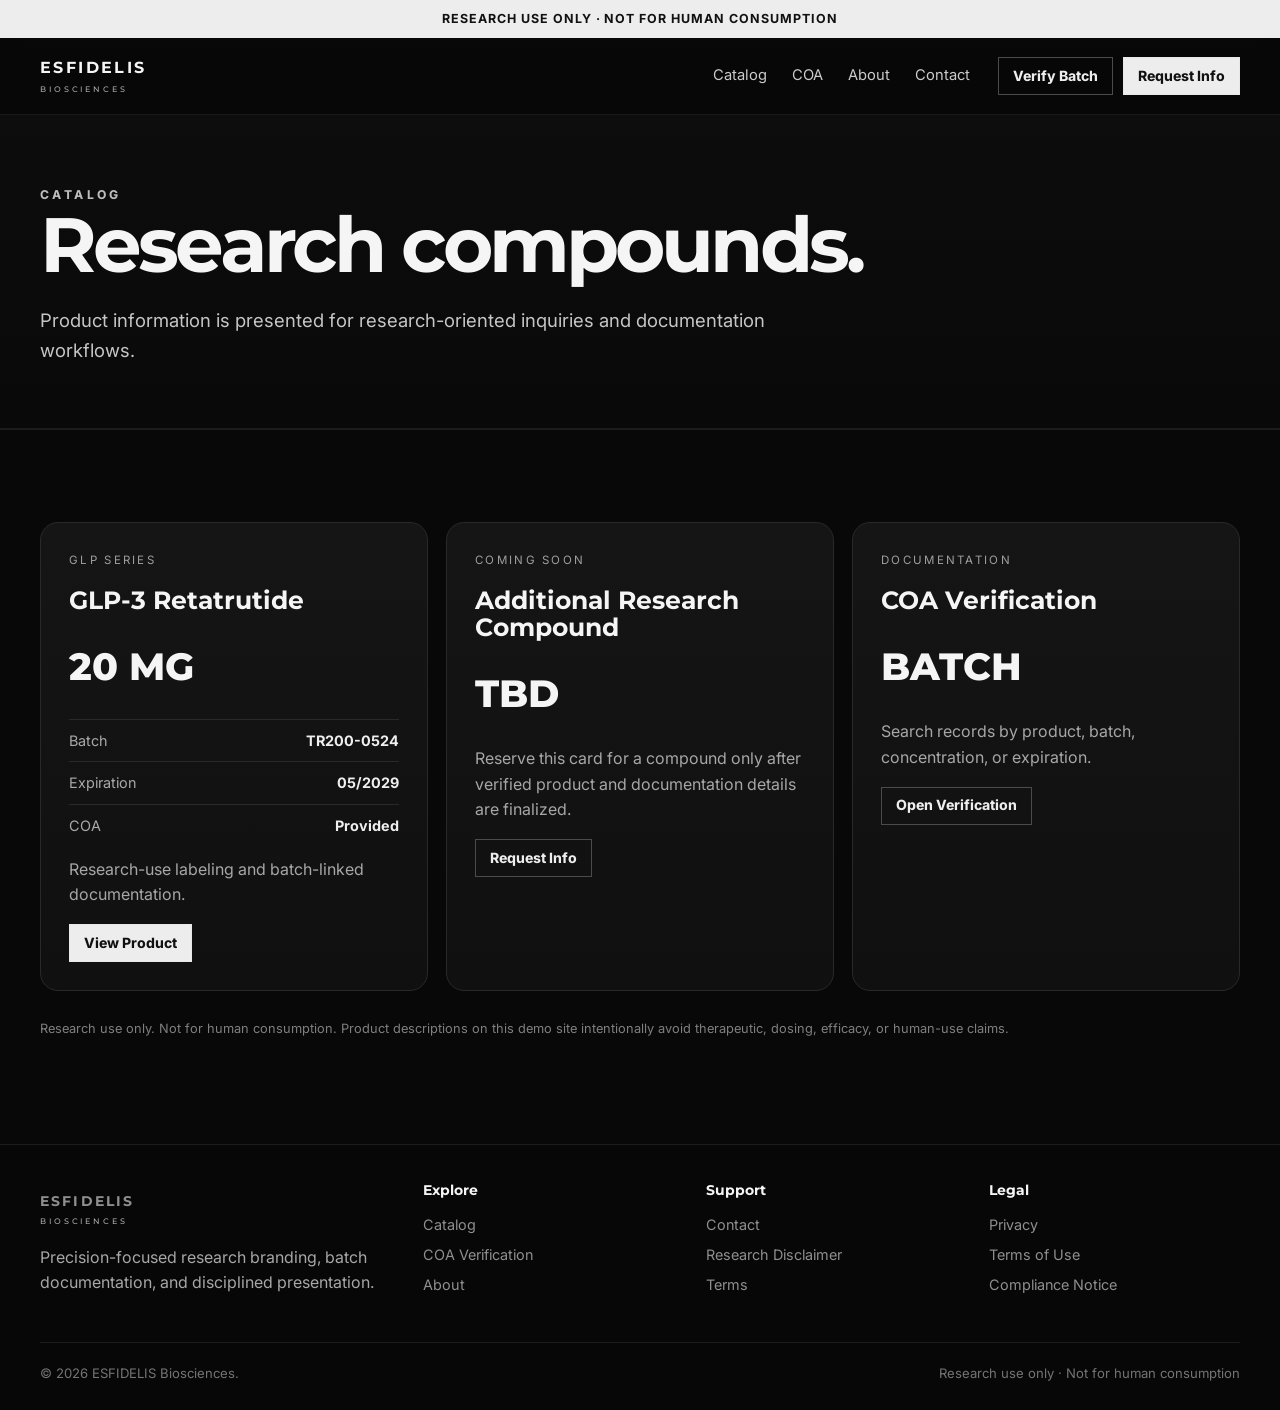
==== catalog.html @ 07533963 "Add files via upload" ====
<!doctype html><html lang="en"><head>
<meta charset="utf-8"><meta name="viewport" content="width=device-width,initial-scale=1">
<title>Catalog | ESFIDELIS Biosciences</title><link rel="stylesheet" href="styles.css">
<link href="https://fonts.googleapis.com/css2?family=Inter:wght@400;500;600;700;800&family=Montserrat:wght@500;600;700;800&display=swap" rel="stylesheet">
</head><body>
    <div class="announcement">RESEARCH USE ONLY · NOT FOR HUMAN CONSUMPTION</div>
    <header class="header">
      <div class="container nav">
        <a class="logo" href="index.html">ESFIDELIS<small>BIOSCIENCES</small></a>
        <nav class="navlinks">
          <a href="catalog.html">Catalog</a>
          <a href="coa.html">COA</a>
          <a href="about.html">About</a>
          <a href="contact.html">Contact</a>
        </nav>
        <div class="nav-actions">
          <a class="btn secondary small" href="coa.html">Verify Batch</a>
          <a class="btn small" href="contact.html">Request Info</a>
        </div>
        <button id="mobileToggle" class="mobile-toggle" aria-label="Menu">Menu</button>
      </div>
      <div id="mobileMenu" class="container mobile-menu">
        <a href="catalog.html">Catalog</a>
        <a href="coa.html">COA</a>
        <a href="about.html">About</a>
        <a href="contact.html">Contact</a>
      </div>
    </header>
    
<section class="page-hero"><div class="container"><div class="eyebrow">CATALOG</div><h1 style="font-size:clamp(3rem,6vw,5.8rem)">Research compounds.</h1><p class="lead">Product information is presented for research-oriented inquiries and documentation workflows.</p></div></section>
<section class="section"><div class="container">
<div class="grid-3">
<article class="card product-card">
<div class="product-tag">GLP SERIES</div><h3 class="product-title">GLP-3 Retatrutide</h3><div class="product-dose">20 MG</div>
<div class="product-meta"><div><span>Batch</span><strong>TR200-0524</strong></div><div><span>Expiration</span><strong>05/2029</strong></div><div><span>COA</span><strong>Provided</strong></div></div>
<p class="muted">Research-use labeling and batch-linked documentation.</p>
<a data-product="GLP-3 Retatrutide 20 MG" class="btn small" href="product-retatrutide.html">View Product</a>
</article>
<article class="card product-card">
<div class="product-tag">COMING SOON</div><h3 class="product-title">Additional Research Compound</h3><div class="product-dose">TBD</div>
<p class="muted">Reserve this card for a compound only after verified product and documentation details are finalized.</p>
<a class="btn secondary small" href="contact.html">Request Info</a>
</article>
<article class="card product-card">
<div class="product-tag">DOCUMENTATION</div><h3 class="product-title">COA Verification</h3><div class="product-dose">BATCH</div>
<p class="muted">Search records by product, batch, concentration, or expiration.</p>
<a class="btn secondary small" href="coa.html">Open Verification</a>
</article>
</div>
<p class="notice" style="margin-top:28px">Research use only. Not for human consumption. Product descriptions on this demo site intentionally avoid therapeutic, dosing, efficacy, or human-use claims.</p>
</div></section>

    <footer class="footer">
      <div class="container">
        <div class="footer-grid">
          <div>
            <a class="logo" href="index.html">ESFIDELIS<small>BIOSCIENCES</small></a>
            <p class="muted">Precision-focused research branding, batch documentation, and disciplined presentation.</p>
          </div>
          <div>
            <h4>Explore</h4>
            <a href="catalog.html">Catalog</a>
            <a href="coa.html">COA Verification</a>
            <a href="about.html">About</a>
          </div>
          <div>
            <h4>Support</h4>
            <a href="contact.html">Contact</a>
            <a href="disclaimer.html">Research Disclaimer</a>
            <a href="terms.html">Terms</a>
          </div>
          <div>
            <h4>Legal</h4>
            <a href="privacy.html">Privacy</a>
            <a href="terms.html">Terms of Use</a>
            <a href="disclaimer.html">Compliance Notice</a>
          </div>
        </div>
        <div class="footer-bottom">
          <div>© <span id="year"></span> ESFIDELIS Biosciences.</div>
          <div>Research use only · Not for human consumption</div>
        </div>
      </div>
    </footer>
    <script src="script.js"></script></body></html>
---- styles.css ----
:root{
  --bg:#080808;
  --bg-soft:#0d0d0d;
  --panel:#121212;
  --panel-2:#171717;
  --text:#f5f5f5;
  --muted:#a7a7a7;
  --line:#2c2c2c;
  --line-soft:#1c1c1c;
  --silver:#d8d8d8;
  --white:#ffffff;
  --max:1200px;
  --radius:18px;
}
*{box-sizing:border-box}
html{scroll-behavior:smooth}
body{
  margin:0;
  font-family:Inter,ui-sans-serif,system-ui,-apple-system,BlinkMacSystemFont,"Segoe UI",sans-serif;
  background:var(--bg);
  color:var(--text);
  line-height:1.6;
}
img{display:block;max-width:100%}
a{color:inherit;text-decoration:none}
button,input,textarea,select{font:inherit}
.container{width:min(var(--max),calc(100% - 40px));margin:auto}
.announcement{
  background:#ededed;color:#111;text-align:center;font-size:.78rem;
  letter-spacing:.08em;padding:9px 16px;font-weight:700;
}
.header{
  position:sticky;top:0;z-index:50;
  background:rgba(8,8,8,.84);backdrop-filter:blur(16px);
  border-bottom:1px solid rgba(255,255,255,.07)
}
.nav{min-height:76px;display:flex;align-items:center;gap:28px}
.logo{font-family:Montserrat,Inter,sans-serif;font-weight:700;letter-spacing:.15em;margin-right:auto}
.logo small{display:block;font-size:.53rem;font-weight:500;letter-spacing:.34em;color:#aaa;margin-top:2px}
.navlinks{display:flex;gap:25px;align-items:center}
.navlinks a{font-size:.92rem;color:#ccc}
.navlinks a:hover{color:#fff}
.nav-actions{display:flex;gap:10px}
.btn{
  display:inline-flex;align-items:center;justify-content:center;gap:8px;
  min-height:44px;padding:0 18px;border:1px solid #e8e8e8;
  background:#ededed;color:#111;font-weight:750;cursor:pointer;
  transition:.2s ease;text-align:center;
}
.btn:hover{transform:translateY(-1px);background:#fff}
.btn.secondary{background:transparent;color:#eee;border-color:#4b4b4b}
.btn.small{min-height:38px;padding:0 14px;font-size:.88rem}
.mobile-toggle{display:none;background:none;color:white;border:1px solid #333;padding:8px 10px}
.hero{
  padding:88px 0 72px;
  background:
    radial-gradient(circle at 72% 18%,rgba(255,255,255,.09),transparent 31%),
    linear-gradient(180deg,#0d0d0d,#080808);
}
.hero-grid{display:grid;grid-template-columns:1.02fr .98fr;gap:58px;align-items:center}
.kicker,.eyebrow{font-size:.76rem;letter-spacing:.28em;font-weight:750;color:#bdbdbd;text-transform:uppercase}
h1,h2,h3,h4{font-family:Montserrat,Inter,sans-serif;line-height:1.08;margin:0 0 18px}
h1{font-size:clamp(3.6rem,7vw,7.2rem);letter-spacing:-.05em}
h2{font-size:clamp(2.2rem,4.5vw,4.4rem);letter-spacing:-.035em}
h3{font-size:1.28rem}
.lead{font-size:1.16rem;color:#c6c6c6;max-width:720px}
.muted{color:var(--muted)}
.hero-actions{display:flex;gap:12px;flex-wrap:wrap;margin:30px 0 26px}
.hero-card{border:1px solid #2d2d2d;background:#111;padding:10px;box-shadow:0 30px 90px rgba(0,0,0,.45)}
.hero-card img{aspect-ratio:16/11;object-fit:cover;object-position:center}
.badges{display:flex;gap:10px;flex-wrap:wrap}
.badge{border:1px solid #343434;background:#101010;padding:8px 11px;font-size:.75rem;color:#b8b8b8;text-transform:uppercase;letter-spacing:.11em}
.section{padding:92px 0;border-top:1px solid var(--line-soft)}
.section.alt{background:#0b0b0b}
.section-head{display:flex;justify-content:space-between;gap:32px;align-items:end;margin-bottom:38px}
.section-head>div:first-child{max-width:800px}
.section-head .muted{max-width:440px}
.grid-3{display:grid;grid-template-columns:repeat(3,1fr);gap:18px}
.grid-4{display:grid;grid-template-columns:repeat(4,1fr);gap:16px}
.card{
  background:linear-gradient(180deg,#151515,#101010);
  border:1px solid #292929;border-radius:var(--radius);padding:28px;
}
.card .num{width:44px;height:44px;border:1px solid #555;border-radius:50%;display:grid;place-items:center;color:#d8d8d8;margin-bottom:28px;font-weight:700}
.product-card{position:relative;overflow:hidden}
.product-tag{font-size:.72rem;letter-spacing:.2em;color:#9e9e9e;margin-bottom:18px}
.product-title{font-size:1.55rem}
.product-dose{font-size:2.4rem;font-weight:800;font-family:Montserrat;margin:22px 0}
.product-meta{display:grid;gap:9px;margin:20px 0}
.product-meta div{display:flex;justify-content:space-between;border-top:1px solid #292929;padding-top:9px;color:#a9a9a9;font-size:.9rem}
.product-meta strong{color:#efefef}
.link{display:inline-flex;gap:8px;align-items:center;font-weight:750;color:#ededed}
.link:hover{opacity:.8}
.cta{
  border:1px solid #303030;border-radius:var(--radius);
  padding:40px;background:
    radial-gradient(circle at 90% 10%,rgba(255,255,255,.08),transparent 30%),
    #111;
  display:flex;justify-content:space-between;align-items:center;gap:30px
}
.coa-search{display:flex;gap:10px;max-width:720px;margin:24px 0 30px}
.field,textarea,select{
  width:100%;background:#0f0f0f;border:1px solid #333;color:#f4f4f4;
  padding:14px 15px;outline:none;border-radius:10px;
}
.field:focus,textarea:focus,select:focus{border-color:#777}
.table-wrap{overflow:auto;border:1px solid #292929;border-radius:14px}
table{width:100%;border-collapse:collapse;min-width:760px;background:#0e0e0e}
th,td{padding:15px 16px;text-align:left;border-bottom:1px solid #242424}
th{font-size:.75rem;letter-spacing:.12em;text-transform:uppercase;color:#999}
td{color:#d7d7d7}
.status{display:inline-flex;padding:5px 9px;border:1px solid #4a4a4a;border-radius:999px;font-size:.75rem}
.two-col{display:grid;grid-template-columns:1fr 1fr;gap:58px;align-items:start}
.form-card{background:#101010;border:1px solid #2b2b2b;border-radius:var(--radius);padding:28px}
.form-grid{display:grid;gap:16px}
label{display:grid;gap:7px;color:#bdbdbd;font-size:.9rem}
.notice{font-size:.8rem;color:#7f7f7f}
.legal{max-width:850px}
.legal h2{font-size:2rem;margin-top:40px}
.legal h3{margin-top:30px}
.legal p,.legal li{color:#b8b8b8}
.footer{padding:38px 0 26px;border-top:1px solid #1d1d1d;background:#070707}
.footer-grid{display:grid;grid-template-columns:1.4fr repeat(3,1fr);gap:32px}
.footer h4{font-size:.9rem;margin-bottom:14px}
.footer a{display:block;color:#8f8f8f;margin:7px 0;font-size:.9rem}
.footer-bottom{display:flex;justify-content:space-between;gap:20px;border-top:1px solid #1d1d1d;margin-top:30px;padding-top:20px;color:#747474;font-size:.82rem}
.page-hero{padding:70px 0 44px;background:linear-gradient(180deg,#0d0d0d,#090909);border-bottom:1px solid #1c1c1c}
.page-hero p{max-width:760px}
.product-detail{display:grid;grid-template-columns:.9fr 1.1fr;gap:58px;align-items:start}
.product-visual{position:sticky;top:110px}
.product-visual .frame{border:1px solid #2b2b2b;background:#111;padding:10px}
.product-visual img{aspect-ratio:1/1;object-fit:cover;object-position:65% center}
.specs{display:grid;grid-template-columns:1fr 1fr;gap:12px;margin:26px 0}
.spec{border:1px solid #2b2b2b;background:#0f0f0f;padding:16px;border-radius:12px}
.spec small{display:block;color:#828282;text-transform:uppercase;letter-spacing:.12em;margin-bottom:5px}
.alert{border-left:3px solid #bdbdbd;background:#101010;padding:16px 18px;color:#aaa}
.mobile-menu{display:none}
@media(max-width:950px){
  .navlinks,.nav-actions{display:none}
  .mobile-toggle{display:block}
  .mobile-menu.open{display:grid;gap:12px;padding:0 0 18px}
  .mobile-menu a{color:#ccc}
  .hero-grid,.two-col,.product-detail{grid-template-columns:1fr}
  .grid-3,.grid-4{grid-template-columns:1fr 1fr}
  .product-visual{position:static}
  .section-head{display:block}
  .section-head .muted{margin-top:14px}
  .footer-grid{grid-template-columns:1fr 1fr}
  .cta{display:block}
  .cta .btn{margin-top:18px}
}
@media(max-width:620px){
  .container{width:min(var(--max),calc(100% - 24px))}
  .hero{padding-top:54px}
  h1{font-size:3.7rem}
  .grid-3,.grid-4,.specs{grid-template-columns:1fr}
  .coa-search{display:grid}
  .footer-grid{grid-template-columns:1fr}
  .footer-bottom{display:block}
  .footer-bottom div+div{margin-top:8px}
}
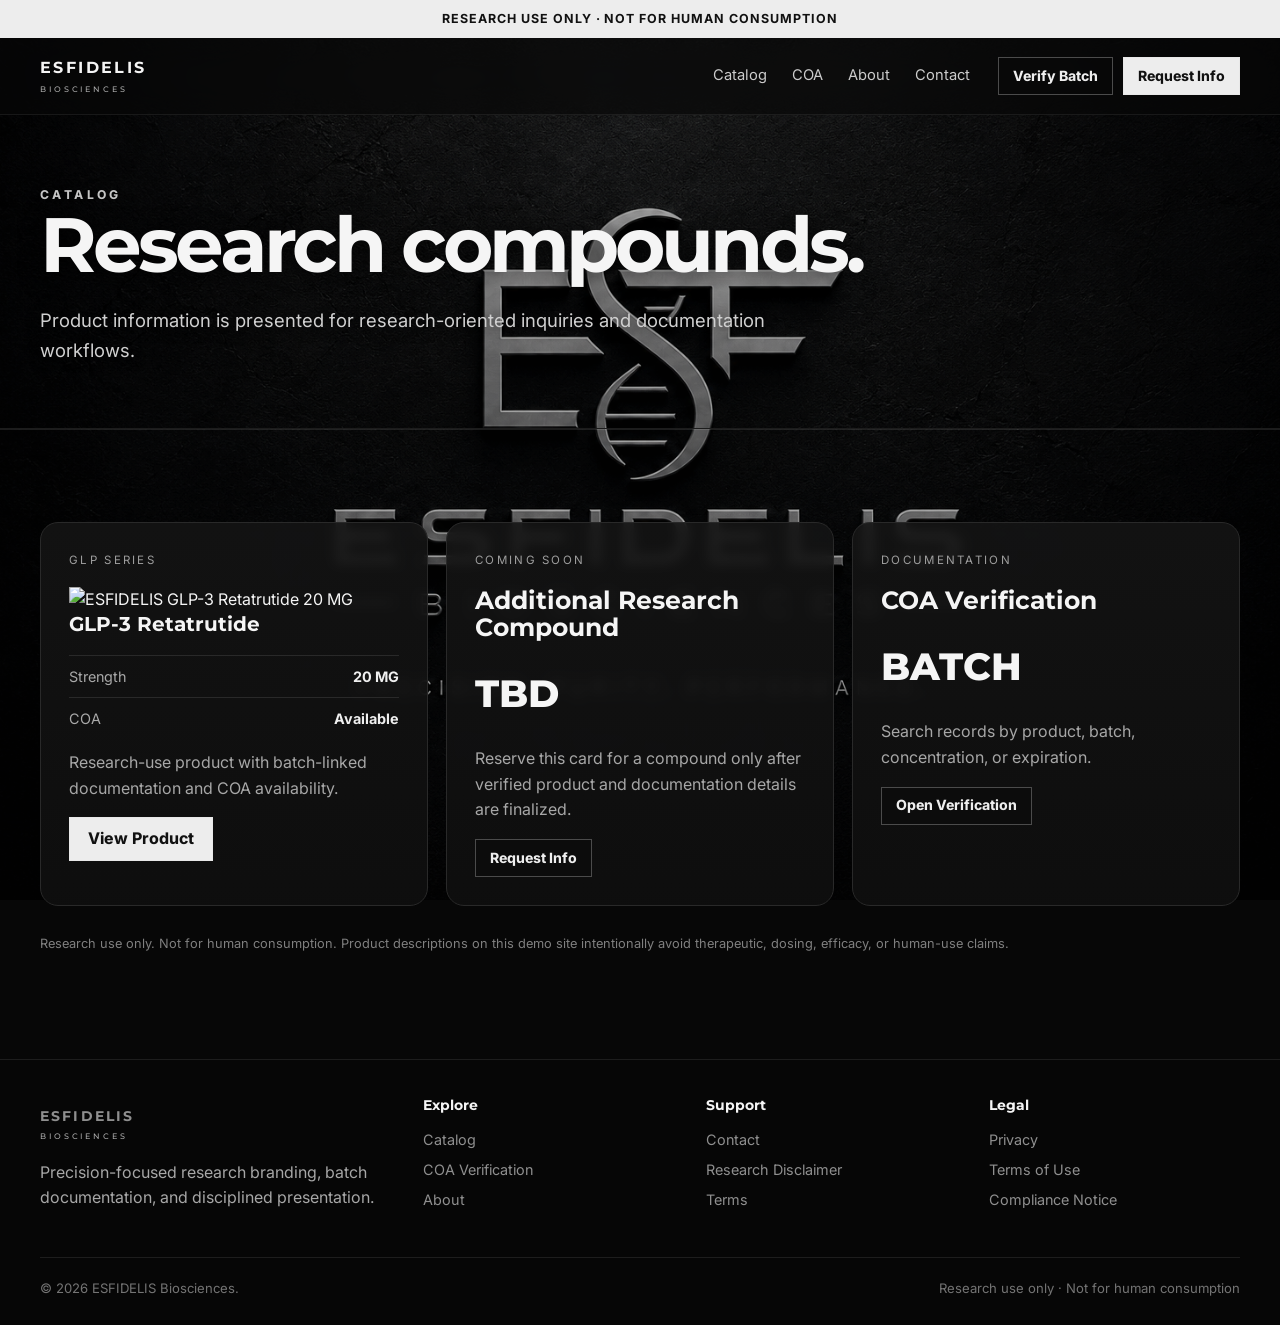
==== commit 84151243: "Update catalog.html" ====
--- a/catalog.html
+++ b/catalog.html
@@ -31,10 +31,38 @@
 <section class="section"><div class="container">
 <div class="grid-3">
 <article class="card product-card">
-<div class="product-tag">GLP SERIES</div><h3 class="product-title">GLP-3 Retatrutide</h3><div class="product-dose">20 MG</div>
-<div class="product-meta"><div><span>Batch</span><strong>TR200-0524</strong></div><div><span>Expiration</span><strong>05/2029</strong></div><div><span>COA</span><strong>Provided</strong></div></div>
-<p class="muted">Research-use labeling and batch-linked documentation.</p>
-<a data-product="GLP-3 Retatrutide 20 MG" class="btn small" href="product-retatrutide.html">View Product</a>
+  <div class="product-tag">GLP SERIES</div>
+
+  <img
+    src="retatrutide-20mg.png"
+    alt="ESFIDELIS GLP-3 Retatrutide 20 MG"
+    class="product-image"
+  >
+
+  <h3>GLP-3 Retatrutide</h3>
+
+  <div class="product-meta">
+    <div>
+      <span>Strength</span>
+      <strong>20 MG</strong>
+    </div>
+    <div>
+      <span>COA</span>
+      <strong>Available</strong>
+    </div>
+  </div>
+
+  <p class="muted">
+    Research-use product with batch-linked documentation and COA availability.
+  </p>
+
+  <a
+    data-product="GLP-3 Retatrutide 20 MG"
+    class="btn"
+    href="product-retatrutide.html"
+  >
+    View Product
+  </a>
 </article>
 <article class="card product-card">
 <div class="product-tag">COMING SOON</div><h3 class="product-title">Additional Research Compound</h3><div class="product-dose">TBD</div>
@@ -82,4 +110,4 @@
         </div>
       </div>
     </footer>
-    <script src="script.js"></script></body></html>+    <script src="script.js"></script></body></html>
--- a/styles.css
+++ b/styles.css
@@ -1,4 +1,3 @@
-
 :root{
   --bg:#080808;
   --bg-soft:#0d0d0d;
@@ -13,28 +12,69 @@
   --max:1200px;
   --radius:18px;
 }
+
 *{box-sizing:border-box}
-html{scroll-behavior:smooth}
+html{scroll-behavior:smooth;background:#080808}
+
 body{
   margin:0;
-  font-family:Inter,ui-sans-serif,system-ui,-apple-system,BlinkMacSystemFont,"Segoe UI",sans-serif;
-  background:var(--bg);
+  min-height:100vh;
+  position:relative;
+  isolation:isolate;
+  font-family:Inter,ui-sans-serif,system-ui,-apple-system,sans-serif;
+  background:transparent;
   color:var(--text);
   line-height:1.6;
 }
+
+/* Fixed full-screen wallpaper layer.
+   Using a pseudo-element avoids iPhone/Safari issues with background-attachment
+   and keeps the logo centered in the visible screen instead of the entire page. */
+body::before{
+  content:"";
+  position:fixed;
+  inset:0;
+  z-index:-2;
+  background:
+    url("background.png") center center / cover no-repeat;
+  background-color:#080808;
+}
+
+/* Light readability overlay */
+body::after{
+  content:"";
+  position:fixed;
+  inset:0;
+  z-index:-1;
+  background:rgba(0,0,0,.18);
+  pointer-events:none;
+}
+
 img{display:block;max-width:100%}
 a{color:inherit;text-decoration:none}
 button,input,textarea,select{font:inherit}
 .container{width:min(var(--max),calc(100% - 40px));margin:auto}
+
 .announcement{
-  background:#ededed;color:#111;text-align:center;font-size:.78rem;
-  letter-spacing:.08em;padding:9px 16px;font-weight:700;
-}
+  background:#ededed;
+  color:#111;
+  text-align:center;
+  font-size:.78rem;
+  letter-spacing:.08em;
+  padding:9px 16px;
+  font-weight:700;
+}
+
 .header{
-  position:sticky;top:0;z-index:50;
-  background:rgba(8,8,8,.84);backdrop-filter:blur(16px);
-  border-bottom:1px solid rgba(255,255,255,.07)
-}
+  position:sticky;
+  top:0;
+  z-index:50;
+  background:rgba(8,8,8,.72);
+  backdrop-filter:blur(16px);
+  -webkit-backdrop-filter:blur(16px);
+  border-bottom:1px solid rgba(255,255,255,.07);
+}
+
 .nav{min-height:76px;display:flex;align-items:center;gap:28px}
 .logo{font-family:Montserrat,Inter,sans-serif;font-weight:700;letter-spacing:.15em;margin-right:auto}
 .logo small{display:block;font-size:.53rem;font-weight:500;letter-spacing:.34em;color:#aaa;margin-top:2px}
@@ -42,45 +82,88 @@
 .navlinks a{font-size:.92rem;color:#ccc}
 .navlinks a:hover{color:#fff}
 .nav-actions{display:flex;gap:10px}
+
 .btn{
-  display:inline-flex;align-items:center;justify-content:center;gap:8px;
-  min-height:44px;padding:0 18px;border:1px solid #e8e8e8;
-  background:#ededed;color:#111;font-weight:750;cursor:pointer;
-  transition:.2s ease;text-align:center;
+  display:inline-flex;
+  align-items:center;
+  justify-content:center;
+  gap:8px;
+  min-height:44px;
+  padding:0 18px;
+  border:1px solid #e8e8e8;
+  background:#ededed;
+  color:#111;
+  font-weight:750;
+  cursor:pointer;
+  transition:.2s ease;
+  text-align:center;
 }
 .btn:hover{transform:translateY(-1px);background:#fff}
-.btn.secondary{background:transparent;color:#eee;border-color:#4b4b4b}
+.btn.secondary{background:rgba(8,8,8,.38);color:#eee;border-color:#4b4b4b}
 .btn.small{min-height:38px;padding:0 14px;font-size:.88rem}
-.mobile-toggle{display:none;background:none;color:white;border:1px solid #333;padding:8px 10px}
+.mobile-toggle{display:none;background:rgba(8,8,8,.35);color:white;border:1px solid #333;padding:8px 10px}
+
 .hero{
   padding:88px 0 72px;
-  background:
-    radial-gradient(circle at 72% 18%,rgba(255,255,255,.09),transparent 31%),
-    linear-gradient(180deg,#0d0d0d,#080808);
-}
+  background:transparent;
+}
+
 .hero-grid{display:grid;grid-template-columns:1.02fr .98fr;gap:58px;align-items:center}
-.kicker,.eyebrow{font-size:.76rem;letter-spacing:.28em;font-weight:750;color:#bdbdbd;text-transform:uppercase}
+.kicker,.eyebrow{font-size:.76rem;letter-spacing:.28em;font-weight:750;color:#c5c5c5;text-transform:uppercase}
 h1,h2,h3,h4{font-family:Montserrat,Inter,sans-serif;line-height:1.08;margin:0 0 18px}
-h1{font-size:clamp(3.6rem,7vw,7.2rem);letter-spacing:-.05em}
+h1{font-size:clamp(3.6rem,7vw,7.2rem);letter-spacing:-.05em;text-shadow:0 3px 24px rgba(0,0,0,.7)}
 h2{font-size:clamp(2.2rem,4.5vw,4.4rem);letter-spacing:-.035em}
 h3{font-size:1.28rem}
-.lead{font-size:1.16rem;color:#c6c6c6;max-width:720px}
+.lead{font-size:1.16rem;color:#d0d0d0;max-width:720px;text-shadow:0 2px 14px rgba(0,0,0,.8)}
 .muted{color:var(--muted)}
 .hero-actions{display:flex;gap:12px;flex-wrap:wrap;margin:30px 0 26px}
-.hero-card{border:1px solid #2d2d2d;background:#111;padding:10px;box-shadow:0 30px 90px rgba(0,0,0,.45)}
+
+.hero-card{
+  border:1px solid rgba(255,255,255,.14);
+  background:rgba(17,17,17,.72);
+  padding:10px;
+  box-shadow:0 30px 90px rgba(0,0,0,.45);
+  backdrop-filter:blur(7px);
+  -webkit-backdrop-filter:blur(7px);
+}
 .hero-card img{aspect-ratio:16/11;object-fit:cover;object-position:center}
+
 .badges{display:flex;gap:10px;flex-wrap:wrap}
-.badge{border:1px solid #343434;background:#101010;padding:8px 11px;font-size:.75rem;color:#b8b8b8;text-transform:uppercase;letter-spacing:.11em}
-.section{padding:92px 0;border-top:1px solid var(--line-soft)}
-.section.alt{background:#0b0b0b}
+.badge{
+  border:1px solid rgba(255,255,255,.18);
+  background:rgba(16,16,16,.55);
+  padding:8px 11px;
+  font-size:.75rem;
+  color:#c0c0c0;
+  text-transform:uppercase;
+  letter-spacing:.11em;
+}
+
+.section{
+  padding:92px 0;
+  border-top:1px solid rgba(255,255,255,.10);
+  background:rgba(8,8,8,.18);
+}
+
+.section.alt{
+  background:rgba(8,8,8,.42);
+  backdrop-filter:blur(2px);
+  -webkit-backdrop-filter:blur(2px);
+}
+
 .section-head{display:flex;justify-content:space-between;gap:32px;align-items:end;margin-bottom:38px}
 .section-head>div:first-child{max-width:800px}
 .section-head .muted{max-width:440px}
 .grid-3{display:grid;grid-template-columns:repeat(3,1fr);gap:18px}
 .grid-4{display:grid;grid-template-columns:repeat(4,1fr);gap:16px}
+
 .card{
-  background:linear-gradient(180deg,#151515,#101010);
-  border:1px solid #292929;border-radius:var(--radius);padding:28px;
+  background:linear-gradient(180deg,rgba(21,21,21,.86),rgba(16,16,16,.86));
+  border:1px solid #292929;
+  border-radius:var(--radius);
+  padding:28px;
+  backdrop-filter:blur(6px);
+  -webkit-backdrop-filter:blur(6px);
 }
 .card .num{width:44px;height:44px;border:1px solid #555;border-radius:50%;display:grid;place-items:center;color:#d8d8d8;margin-bottom:28px;font-weight:700}
 .product-card{position:relative;overflow:hidden}
@@ -92,27 +175,31 @@
 .product-meta strong{color:#efefef}
 .link{display:inline-flex;gap:8px;align-items:center;font-weight:750;color:#ededed}
 .link:hover{opacity:.8}
+
 .cta{
-  border:1px solid #303030;border-radius:var(--radius);
-  padding:40px;background:
-    radial-gradient(circle at 90% 10%,rgba(255,255,255,.08),transparent 30%),
-    #111;
-  display:flex;justify-content:space-between;align-items:center;gap:30px
-}
+  border:1px solid #303030;
+  border-radius:var(--radius);
+  padding:40px;
+  background:rgba(17,17,17,.82);
+  display:flex;
+  justify-content:space-between;
+  align-items:center;
+  gap:30px;
+  backdrop-filter:blur(7px);
+  -webkit-backdrop-filter:blur(7px);
+}
+
 .coa-search{display:flex;gap:10px;max-width:720px;margin:24px 0 30px}
-.field,textarea,select{
-  width:100%;background:#0f0f0f;border:1px solid #333;color:#f4f4f4;
-  padding:14px 15px;outline:none;border-radius:10px;
-}
+.field,textarea,select{width:100%;background:rgba(15,15,15,.9);border:1px solid #333;color:#f4f4f4;padding:14px 15px;outline:none;border-radius:10px}
 .field:focus,textarea:focus,select:focus{border-color:#777}
 .table-wrap{overflow:auto;border:1px solid #292929;border-radius:14px}
-table{width:100%;border-collapse:collapse;min-width:760px;background:#0e0e0e}
+table{width:100%;border-collapse:collapse;min-width:760px;background:rgba(14,14,14,.9)}
 th,td{padding:15px 16px;text-align:left;border-bottom:1px solid #242424}
 th{font-size:.75rem;letter-spacing:.12em;text-transform:uppercase;color:#999}
 td{color:#d7d7d7}
 .status{display:inline-flex;padding:5px 9px;border:1px solid #4a4a4a;border-radius:999px;font-size:.75rem}
 .two-col{display:grid;grid-template-columns:1fr 1fr;gap:58px;align-items:start}
-.form-card{background:#101010;border:1px solid #2b2b2b;border-radius:var(--radius);padding:28px}
+.form-card{background:rgba(16,16,16,.88);border:1px solid #2b2b2b;border-radius:var(--radius);padding:28px}
 .form-grid{display:grid;gap:16px}
 label{display:grid;gap:7px;color:#bdbdbd;font-size:.9rem}
 .notice{font-size:.8rem;color:#7f7f7f}
@@ -120,22 +207,35 @@
 .legal h2{font-size:2rem;margin-top:40px}
 .legal h3{margin-top:30px}
 .legal p,.legal li{color:#b8b8b8}
-.footer{padding:38px 0 26px;border-top:1px solid #1d1d1d;background:#070707}
+
+.footer{
+  padding:38px 0 26px;
+  border-top:1px solid #1d1d1d;
+  background:rgba(7,7,7,.82);
+  backdrop-filter:blur(8px);
+  -webkit-backdrop-filter:blur(8px);
+}
 .footer-grid{display:grid;grid-template-columns:1.4fr repeat(3,1fr);gap:32px}
 .footer h4{font-size:.9rem;margin-bottom:14px}
 .footer a{display:block;color:#8f8f8f;margin:7px 0;font-size:.9rem}
 .footer-bottom{display:flex;justify-content:space-between;gap:20px;border-top:1px solid #1d1d1d;margin-top:30px;padding-top:20px;color:#747474;font-size:.82rem}
-.page-hero{padding:70px 0 44px;background:linear-gradient(180deg,#0d0d0d,#090909);border-bottom:1px solid #1c1c1c}
+
+.page-hero{
+  padding:70px 0 44px;
+  background:rgba(8,8,8,.20);
+  border-bottom:1px solid #1c1c1c;
+}
 .page-hero p{max-width:760px}
 .product-detail{display:grid;grid-template-columns:.9fr 1.1fr;gap:58px;align-items:start}
 .product-visual{position:sticky;top:110px}
-.product-visual .frame{border:1px solid #2b2b2b;background:#111;padding:10px}
+.product-visual .frame{border:1px solid #2b2b2b;background:rgba(17,17,17,.85);padding:10px}
 .product-visual img{aspect-ratio:1/1;object-fit:cover;object-position:65% center}
 .specs{display:grid;grid-template-columns:1fr 1fr;gap:12px;margin:26px 0}
-.spec{border:1px solid #2b2b2b;background:#0f0f0f;padding:16px;border-radius:12px}
+.spec{border:1px solid #2b2b2b;background:rgba(15,15,15,.86);padding:16px;border-radius:12px}
 .spec small{display:block;color:#828282;text-transform:uppercase;letter-spacing:.12em;margin-bottom:5px}
-.alert{border-left:3px solid #bdbdbd;background:#101010;padding:16px 18px;color:#aaa}
+.alert{border-left:3px solid #bdbdbd;background:rgba(16,16,16,.88);padding:16px 18px;color:#aaa}
 .mobile-menu{display:none}
+
 @media(max-width:950px){
   .navlinks,.nav-actions{display:none}
   .mobile-toggle{display:block}
@@ -150,9 +250,10 @@
   .cta{display:block}
   .cta .btn{margin-top:18px}
 }
+
 @media(max-width:620px){
   .container{width:min(var(--max),calc(100% - 24px))}
-  .hero{padding-top:54px}
+  .hero{padding-top:54px;padding-bottom:60px}
   h1{font-size:3.7rem}
   .grid-3,.grid-4,.specs{grid-template-columns:1fr}
   .coa-search{display:grid}
@@ -160,3 +261,5 @@
   .footer-bottom{display:block}
   .footer-bottom div+div{margin-top:8px}
 }
+
+/* fixed wallpaper version */
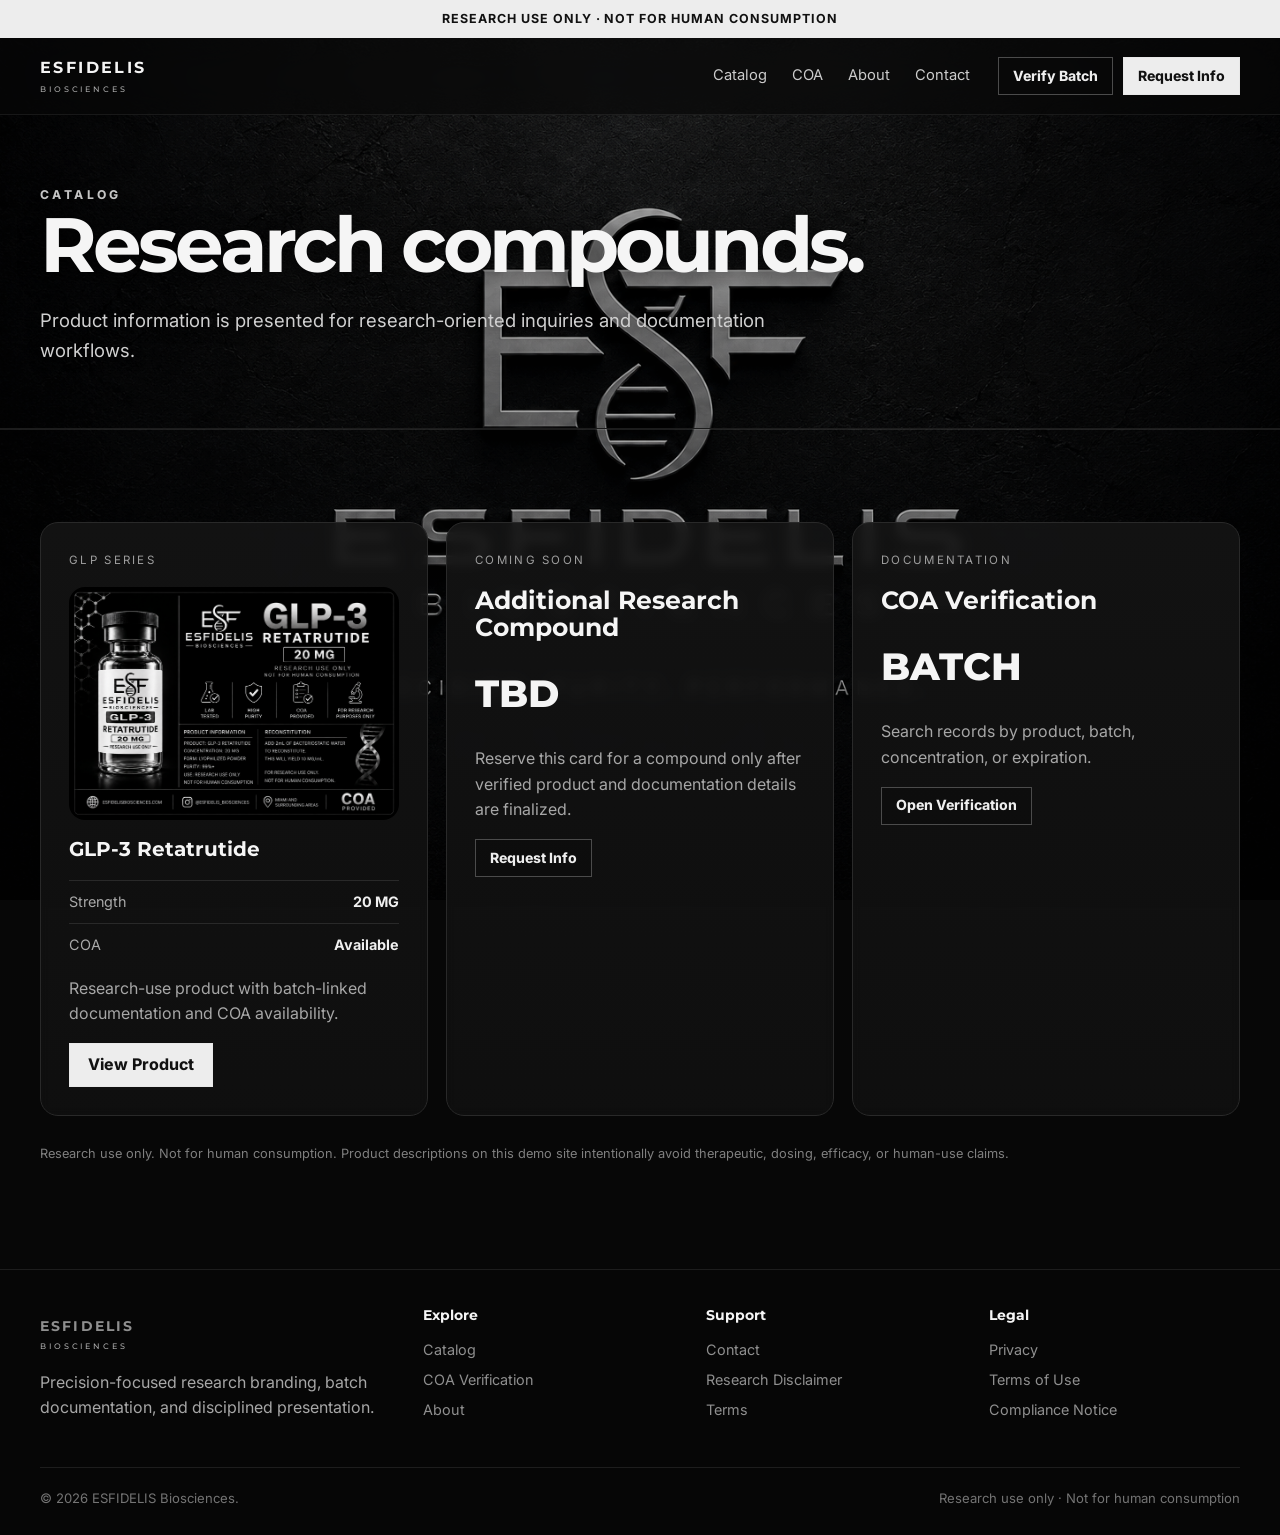
==== commit f8cd220d: "Update catalog.html" ====
--- a/catalog.html
+++ b/catalog.html
@@ -34,7 +34,7 @@
   <div class="product-tag">GLP SERIES</div>
 
   <img
-    src="retatrutide-20mg.png"
+    src="retatrutide-20mg.PNG"
     alt="ESFIDELIS GLP-3 Retatrutide 20 MG"
     class="product-image"
   >
--- a/styles.css
+++ b/styles.css
@@ -263,3 +263,19 @@
 }
 
 /* fixed wallpaper version */
+.product-image{
+  width:100%;
+  height:auto;
+  display:block;
+  border-radius:16px;
+  margin:14px 0 18px;
+  object-fit:cover;
+}
+
+.product-card{
+  overflow:hidden;
+}
+
+.product-card h3{
+  margin-top:8px;
+}
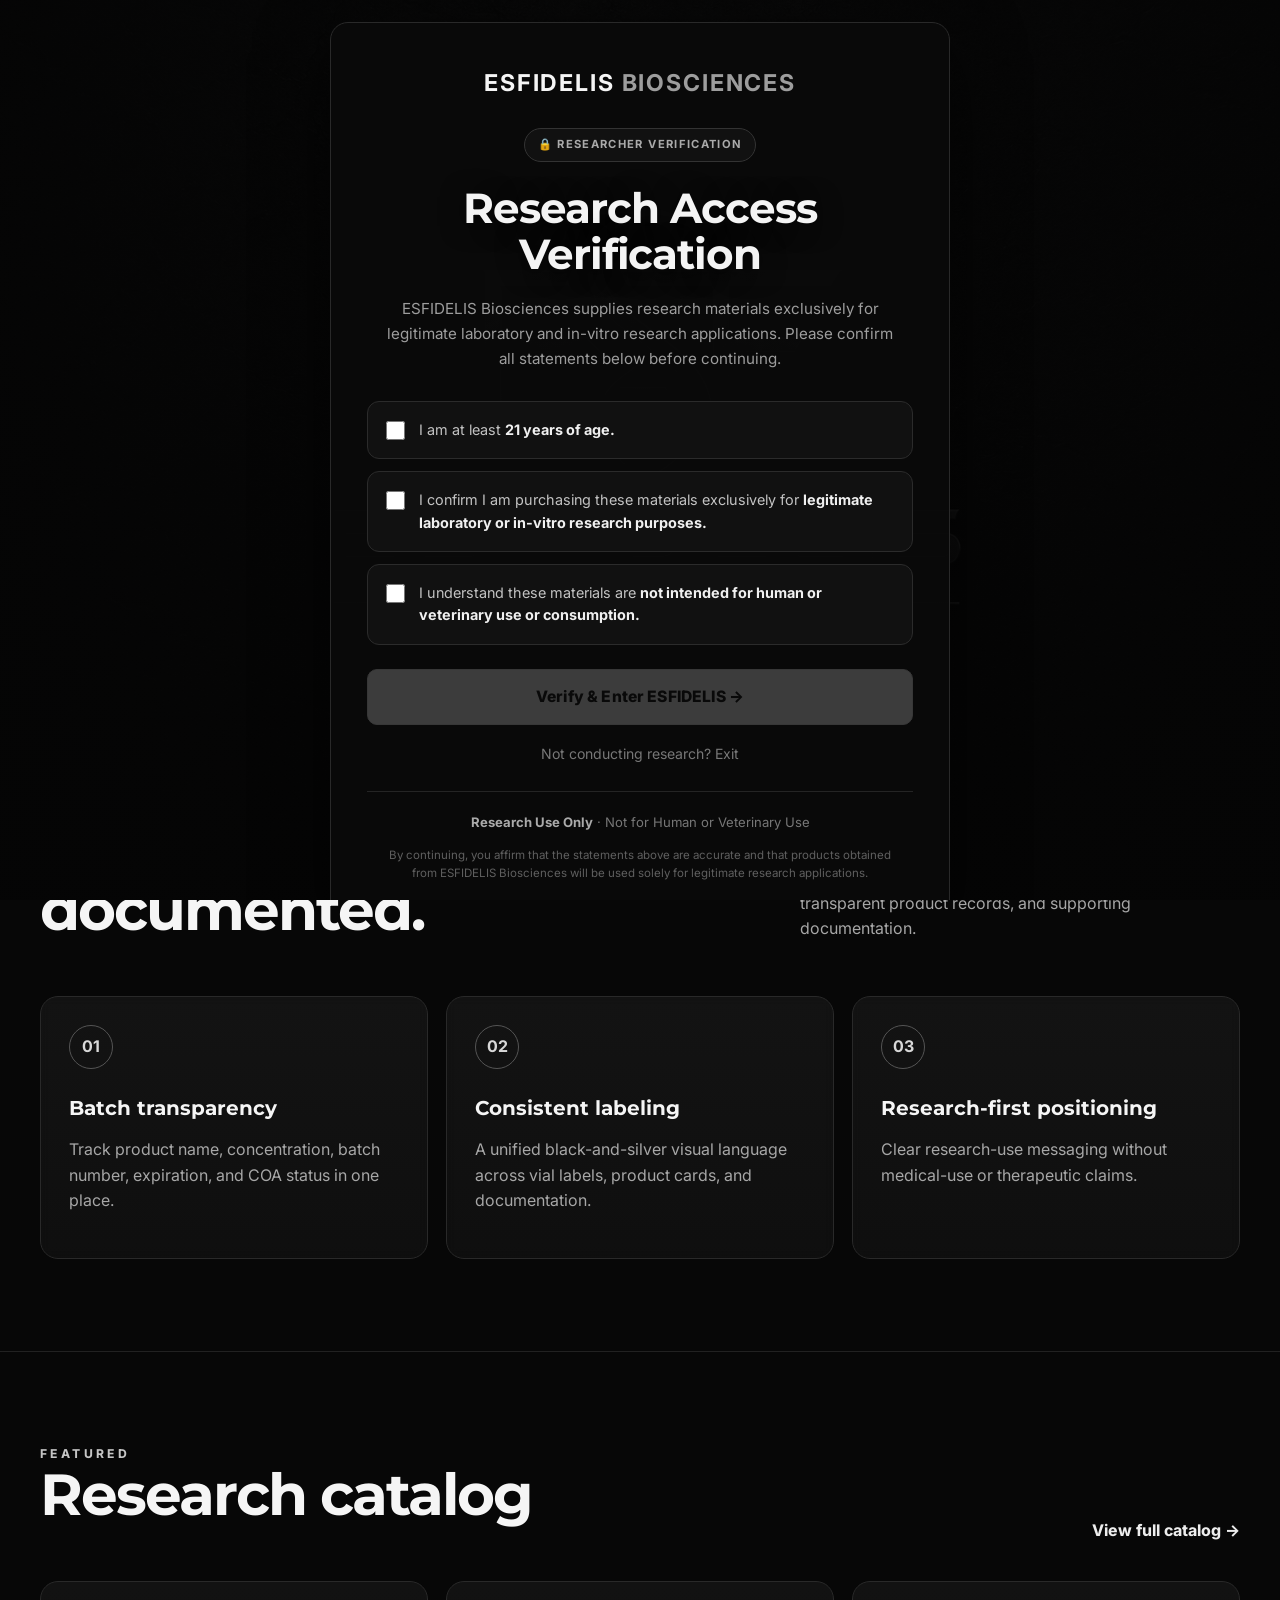
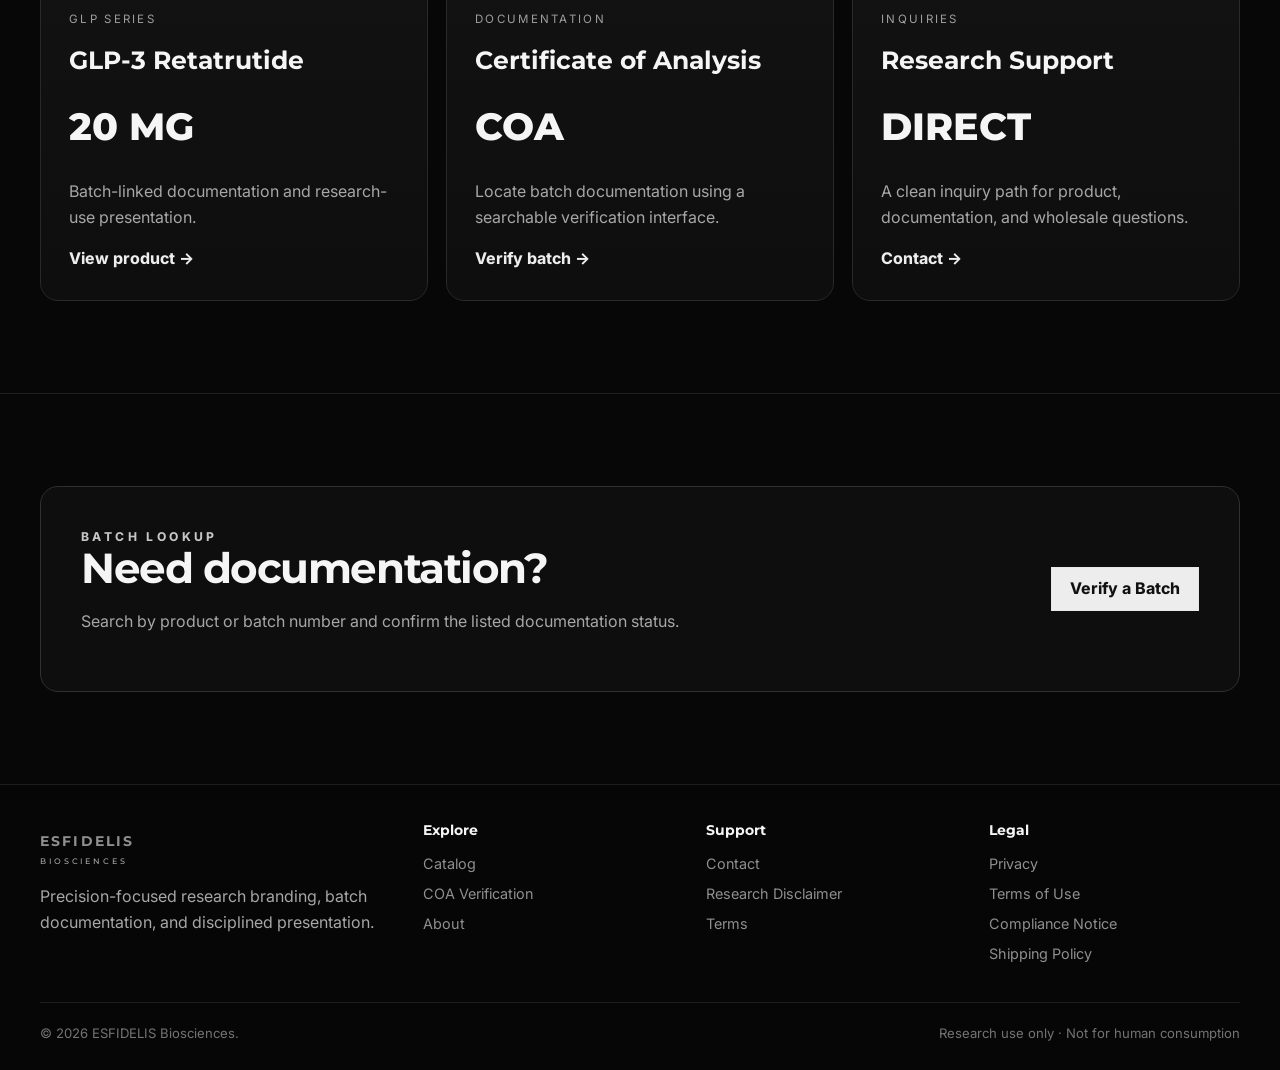
==== commit c971f632: "Update catalog.html" ====
--- a/catalog.html
+++ b/catalog.html
@@ -2,6 +2,18 @@
 <meta charset="utf-8"><meta name="viewport" content="width=device-width,initial-scale=1">
 <title>Catalog | ESFIDELIS Biosciences</title><link rel="stylesheet" href="styles.css">
 <link href="https://fonts.googleapis.com/css2?family=Inter:wght@400;500;600;700;800&family=Montserrat:wght@500;600;700;800&display=swap" rel="stylesheet">
+<script>
+  (() => {
+    if (sessionStorage.getItem('esfResearchVerified') !== 'true') {
+      sessionStorage.setItem(
+        'esfResearchReturn',
+        window.location.href
+      );
+
+      window.location.replace('index.html');
+    }
+  })();
+</script>
 </head><body>
     <div class="announcement">RESEARCH USE ONLY · NOT FOR HUMAN CONSUMPTION</div>
     <header class="header">
--- a/styles.css
+++ b/styles.css
@@ -279,3 +279,385 @@
 .product-card h3{
   margin-top:8px;
 }
+/* Product page image - show full image on mobile */
+.product-visual .frame {
+  overflow: hidden;
+}
+
+.product-visual .frame img {
+  width: 100%;
+  height: auto;
+  aspect-ratio: auto;
+  object-fit: contain;
+  display: block;
+}
+
+@media (max-width: 620px) {
+  .product-visual .frame img {
+    width: 100%;
+    height: auto;
+    object-fit: contain;
+  }
+}
+.product-detail > div:last-child{
+  padding-top:24px;
+}
+
+@media (max-width:620px){
+  .product-detail > div:last-child{
+    padding-top:32px;
+  }
+}
+/* =========================================================
+   ESFIDELIS RESEARCHER VERIFICATION GATE
+   ========================================================= */
+
+.research-gate{
+  position:fixed;
+  inset:0;
+  z-index:99999;
+  display:flex;
+  align-items:center;
+  justify-content:center;
+  padding:22px;
+  overflow-y:auto;
+
+  background:
+    linear-gradient(rgba(5,5,5,.92), rgba(5,5,5,.96)),
+    url("background.png") center/cover no-repeat fixed;
+
+  backdrop-filter:blur(10px);
+  -webkit-backdrop-filter:blur(10px);
+}
+
+.research-gate-card{
+  width:min(100%, 620px);
+  margin:auto;
+  padding:42px 36px 34px;
+
+  background:rgba(10,10,10,.94);
+  border:1px solid #292929;
+  border-radius:18px;
+
+  box-shadow:0 24px 70px rgba(0,0,0,.65);
+
+  color:#f3f3f3;
+}
+
+.research-gate-brand{
+  text-align:center;
+  font-size:1.45rem;
+  font-weight:700;
+  letter-spacing:.08em;
+  margin-bottom:26px;
+  color:#f5f5f5;
+}
+
+.research-gate-brand span{
+  color:#9d9d9d;
+}
+
+.research-gate-badge{
+  width:max-content;
+  max-width:100%;
+  margin:0 auto 24px;
+  padding:7px 13px;
+
+  border:1px solid #333;
+  border-radius:999px;
+
+  background:#111;
+
+  color:#aaa;
+  font-size:.7rem;
+  font-weight:700;
+  letter-spacing:.12em;
+  text-transform:uppercase;
+}
+
+.research-gate-card h1{
+  margin:0;
+  text-align:center;
+
+  font-size:clamp(1.9rem, 5vw, 2.65rem);
+  line-height:1.08;
+  letter-spacing:-.025em;
+
+  color:#f4f4f4;
+}
+
+.research-gate-intro{
+  max-width:520px;
+  margin:18px auto 30px;
+
+  text-align:center;
+  color:#9d9d9d;
+  line-height:1.65;
+  font-size:.95rem;
+}
+
+.research-check{
+  display:flex;
+  align-items:flex-start;
+  gap:14px;
+
+  margin-top:12px;
+  padding:17px 18px;
+
+  border:1px solid #2b2b2b;
+  border-radius:12px;
+
+  background:#111;
+
+  color:#c3c3c3;
+  line-height:1.55;
+
+  cursor:pointer;
+  transition:.2s ease;
+}
+
+.research-check:hover{
+  border-color:#444;
+  background:#151515;
+}
+
+.research-check:has(input:checked){
+  border-color:#666;
+  background:#171717;
+}
+
+.research-check input{
+  width:19px;
+  height:19px;
+  margin:2px 0 0;
+
+  accent-color:#d7d7d7;
+  cursor:pointer;
+  flex-shrink:0;
+}
+
+.research-check strong{
+  color:#f0f0f0;
+}
+
+.research-enter-btn{
+  width:100%;
+  min-height:56px;
+  margin-top:24px;
+
+  border:1px solid #dcdcdc;
+  border-radius:10px;
+
+  background:#f1f1f1;
+  color:#0b0b0b;
+
+  font:inherit;
+  font-weight:800;
+  font-size:.98rem;
+  letter-spacing:.01em;
+
+  cursor:pointer;
+  transition:.2s ease;
+}
+
+.research-enter-btn:not(:disabled):hover{
+  background:#fff;
+  transform:translateY(-1px);
+}
+
+.research-enter-btn:disabled{
+  opacity:.22;
+  cursor:not-allowed;
+}
+
+.research-exit-link{
+  display:block;
+  width:max-content;
+  margin:18px auto 0;
+
+  color:#777;
+  text-decoration:none;
+  font-size:.88rem;
+}
+
+.research-exit-link:hover{
+  color:#bbb;
+}
+
+.research-gate-footer{
+  margin-top:26px;
+  padding-top:20px;
+
+  border-top:1px solid #242424;
+
+  text-align:center;
+  color:#777;
+  font-size:.82rem;
+}
+
+.research-gate-footer strong{
+  color:#aaa;
+}
+
+.research-gate-legal{
+  max-width:520px;
+  margin:14px auto 0;
+
+  text-align:center;
+  color:#5f5f5f;
+  line-height:1.55;
+  font-size:.72rem;
+}
+
+body.research-gate-open{
+  overflow:hidden;
+}
+
+.research-gate.research-gate-hidden{
+  opacity:0;
+  visibility:hidden;
+  pointer-events:none;
+
+  transition:
+    opacity .25s ease,
+    visibility .25s ease;
+}
+
+@media(max-width:620px){
+
+  .research-gate{
+    align-items:flex-start;
+    padding:16px 12px;
+  }
+
+  .research-gate-card{
+    margin:14px auto;
+    padding:32px 18px 28px;
+    border-radius:15px;
+  }
+
+  .research-gate-brand{
+    font-size:1.18rem;
+  }
+
+  .research-gate-badge{
+    font-size:.64rem;
+  }
+
+  .research-gate-card h1{
+    font-size:1.85rem;
+  }
+
+  .research-gate-intro{
+    font-size:.88rem;
+  }
+
+  .research-check{
+    padding:15px;
+    font-size:.88rem;
+    border-radius:10px;
+  }
+
+  .research-enter-btn{
+    min-height:54px;
+  }
+}
+/* ESFIDELIS verification mobile refinement */
+
+@media(max-width:620px){
+
+  .research-gate{
+    padding:10px;
+  }
+
+  .research-gate-card{
+    width:100%;
+    margin:8px auto;
+    padding:24px 14px 22px;
+    border-radius:14px;
+  }
+
+  .research-gate-brand{
+    font-size:1rem;
+    margin-bottom:18px;
+    letter-spacing:.06em;
+  }
+
+  .research-gate-badge{
+    margin-bottom:18px;
+    padding:6px 11px;
+    font-size:.58rem;
+  }
+
+  .research-gate-card h1{
+    font-size:1.55rem;
+    line-height:1.08;
+  }
+
+  .research-gate-intro{
+    margin:14px auto 20px;
+    font-size:.82rem;
+    line-height:1.5;
+  }
+
+  .research-check{
+    margin-top:10px;
+    padding:13px 12px;
+    gap:10px;
+    font-size:.82rem;
+    line-height:1.45;
+  }
+
+  .research-check input{
+    width:18px;
+    height:18px;
+  }
+
+  .research-enter-btn{
+    min-height:50px;
+    margin-top:18px;
+    font-size:.9rem;
+  }
+
+  .research-exit-link{
+    margin-top:15px;
+    font-size:.8rem;
+  }
+
+  .research-gate-footer{
+    margin-top:20px;
+    padding-top:16px;
+    font-size:.75rem;
+  }
+
+  .research-gate-legal{
+    font-size:.67rem;
+  }
+}
+@media(max-width:620px){
+
+  .research-gate-card h1{
+    font-size:1.45rem;
+    line-height:1.1;
+    margin-bottom:4px;
+  }
+
+  .research-gate-intro{
+    margin-top:12px;
+    margin-bottom:18px;
+  }
+
+  .research-check{
+    padding:12px;
+  }
+
+  .research-gate-footer{
+    margin-top:17px;
+    padding-top:14px;
+  }
+
+  .research-gate-legal{
+    margin-top:11px;
+    line-height:1.4;
+  }
+}
